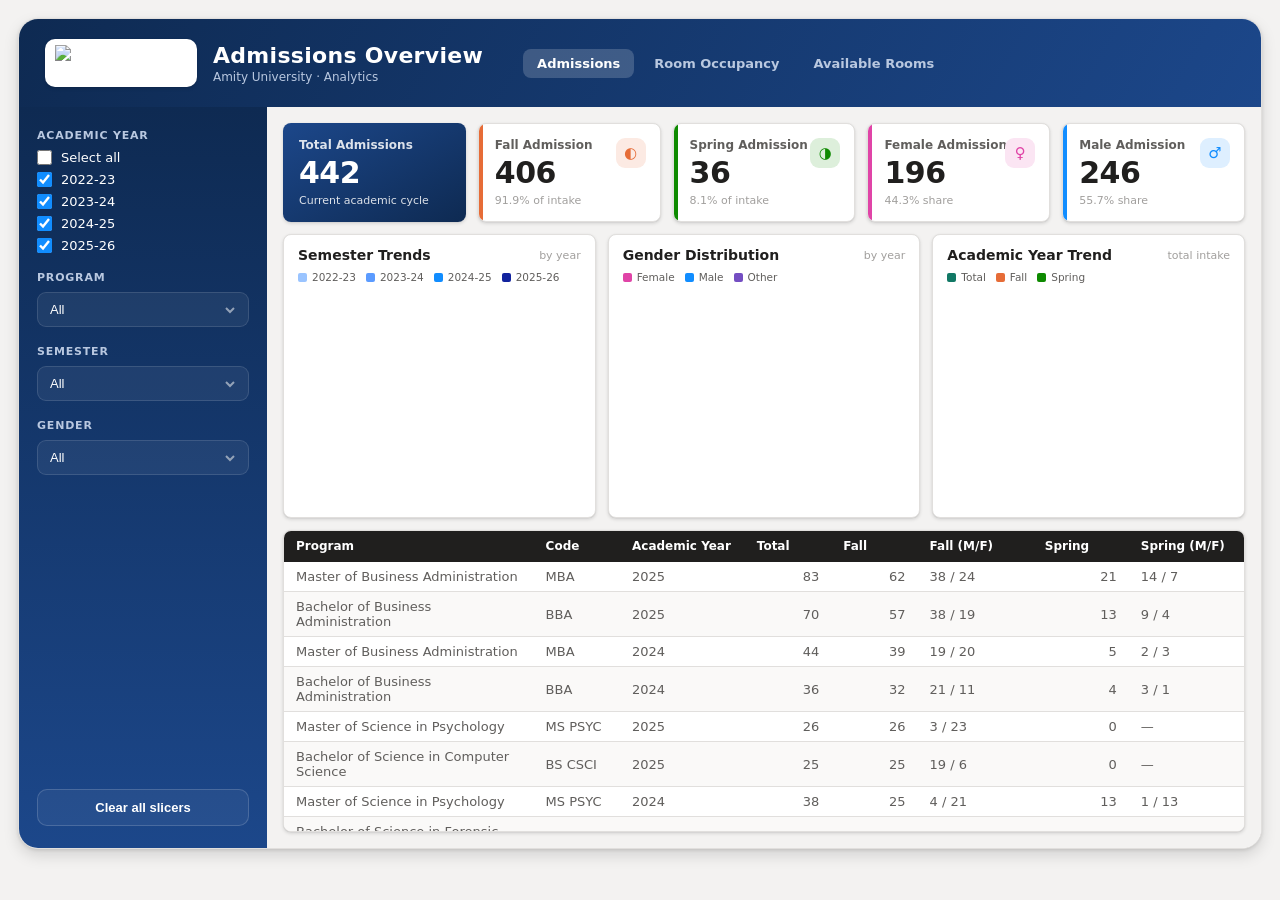
==== index.html @ bfd161f1 "Amity Fabric analytics dashboards (web rebuild) Three static dashboard pages (Admissions, Room Occup" ====
<!DOCTYPE html>
<html lang="en">
<head>
<meta charset="UTF-8">
<meta name="viewport" content="width=device-width, initial-scale=1.0">
<title>Admissions Overview — Amity Analytics</title>
<link rel="stylesheet" href="assets/styles.css">
</head>
<body>
<div class="app">
  <div class="report">

    <!-- Header -->
    <header class="report-header">
      <div class="brand-badge"><img src="https://upload.wikimedia.org/wikipedia/en/f/ff/Amity_University_logo.png" alt="Amity University"></div>
      <div>
        <h1>Admissions Overview</h1>
        <div class="sub">Amity University · Analytics</div>
      </div>
      <nav class="page-tabs">
        <a href="index.html" class="active">Admissions</a>
        <a href="occupancy.html">Room Occupancy</a>
        <a href="rooms.html">Available Rooms</a>
      </nav>
    </header>

    <div class="report-body">
      <!-- Sidebar slicers -->
      <aside class="sidebar">
        <div class="slicer">
          <span class="slicer-title">Academic Year</span>
          <div class="check-list">
            <label class="check"><input type="checkbox"> Select all</label>
            <label class="check"><input type="checkbox" checked> 2022-23</label>
            <label class="check"><input type="checkbox" checked> 2023-24</label>
            <label class="check"><input type="checkbox" checked> 2024-25</label>
            <label class="check"><input type="checkbox" checked> 2025-26</label>
          </div>
        </div>
        <div class="slicer">
          <span class="slicer-title">Program</span>
          <select class="select"><option>All</option><option>MBA</option><option>BBA</option><option>MS PSYC</option><option>BS CSCI</option></select>
        </div>
        <div class="slicer">
          <span class="slicer-title">Semester</span>
          <select class="select"><option>All</option><option>Fall</option><option>Spring</option></select>
        </div>
        <div class="slicer">
          <span class="slicer-title">Gender</span>
          <select class="select"><option>All</option><option>Female</option><option>Male</option></select>
        </div>
        <button class="clear-btn">Clear all slicers</button>
      </aside>

      <!-- Content -->
      <main class="content">

        <!-- KPI cards -->
        <section class="kpi-row kpi-5">
          <div class="kpi feature">
            <div class="k-label">Total Admissions</div>
            <div class="k-value">442</div>
            <div class="k-sub">Current academic cycle</div>
          </div>
          <div class="kpi" style="--accent:var(--c-amber)">
            <div class="k-chip">◐</div>
            <div class="k-label">Fall Admission</div>
            <div class="k-value">406</div>
            <div class="k-sub">91.9% of intake</div>
          </div>
          <div class="kpi" style="--accent:var(--c-emerald)">
            <div class="k-chip">◑</div>
            <div class="k-label">Spring Admission</div>
            <div class="k-value">36</div>
            <div class="k-sub">8.1% of intake</div>
          </div>
          <div class="kpi" style="--accent:var(--c-coral)">
            <div class="k-chip">♀</div>
            <div class="k-label">Female Admission</div>
            <div class="k-value">196</div>
            <div class="k-sub">44.3% share</div>
          </div>
          <div class="kpi" style="--accent:var(--c-indigo)">
            <div class="k-chip">♂</div>
            <div class="k-label">Male Admission</div>
            <div class="k-value">246</div>
            <div class="k-sub">55.7% share</div>
          </div>
        </section>

        <!-- Charts -->
        <section class="grid cols-3">
          <div class="panel">
            <div class="panel-head"><h3>Semester Trends</h3><span class="hint">by year</span></div>
            <div class="legend">
              <span><i style="background:#9ac4ff"></i>2022-23</span>
              <span><i style="background:#5b9bff"></i>2023-24</span>
              <span><i style="background:#118dff"></i>2024-25</span>
              <span><i style="background:#12239e"></i>2025-26</span>
            </div>
            <div class="chart-wrap"><canvas id="semesterChart"></canvas></div>
          </div>
          <div class="panel">
            <div class="panel-head"><h3>Gender Distribution</h3><span class="hint">by year</span></div>
            <div class="legend">
              <span><i style="background:var(--c-coral)"></i>Female</span>
              <span><i style="background:var(--c-indigo)"></i>Male</span>
              <span><i style="background:var(--c-violet)"></i>Other</span>
            </div>
            <div class="chart-wrap"><canvas id="genderChart"></canvas></div>
          </div>
          <div class="panel">
            <div class="panel-head"><h3>Academic Year Trend</h3><span class="hint">total intake</span></div>
            <div class="legend">
              <span><i style="background:var(--c-teal)"></i>Total</span>
              <span><i style="background:var(--c-amber)"></i>Fall</span>
              <span><i style="background:var(--c-emerald)"></i>Spring</span>
            </div>
            <div class="chart-wrap"><canvas id="yearChart"></canvas></div>
          </div>
        </section>

        <!-- Table -->
        <section class="table-panel">
          <div class="table-scroll">
            <table class="data">
              <colgroup>
                <col style="width:26%"><col style="width:9%"><col style="width:13%">
                <col style="width:9%"><col style="width:9%"><col style="width:12%">
                <col style="width:10%"><col style="width:12%">
              </colgroup>
              <thead>
                <tr>
                  <th>Program</th><th>Code</th><th>Academic Year</th>
                  <th class="num">Total</th><th class="num">Fall</th><th>Fall (M/F)</th>
                  <th class="num">Spring</th><th>Spring (M/F)</th>
                </tr>
              </thead>
              <tbody>
                <tr><td>Master of Business Administration</td><td>MBA</td><td>2025</td><td class="num">83</td><td class="num">62</td><td>38 / 24</td><td class="num">21</td><td>14 / 7</td></tr>
                <tr><td>Bachelor of Business Administration</td><td>BBA</td><td>2025</td><td class="num">70</td><td class="num">57</td><td>38 / 19</td><td class="num">13</td><td>9 / 4</td></tr>
                <tr><td>Master of Business Administration</td><td>MBA</td><td>2024</td><td class="num">44</td><td class="num">39</td><td>19 / 20</td><td class="num">5</td><td>2 / 3</td></tr>
                <tr><td>Bachelor of Business Administration</td><td>BBA</td><td>2024</td><td class="num">36</td><td class="num">32</td><td>21 / 11</td><td class="num">4</td><td>3 / 1</td></tr>
                <tr><td>Master of Science in Psychology</td><td>MS PSYC</td><td>2025</td><td class="num">26</td><td class="num">26</td><td>3 / 23</td><td class="num">0</td><td>—</td></tr>
                <tr><td>Bachelor of Science in Computer Science</td><td>BS CSCI</td><td>2025</td><td class="num">25</td><td class="num">25</td><td>19 / 6</td><td class="num">0</td><td>—</td></tr>
                <tr><td>Master of Science in Psychology</td><td>MS PSYC</td><td>2024</td><td class="num">38</td><td class="num">25</td><td>4 / 21</td><td class="num">13</td><td>1 / 13</td></tr>
                <tr><td>Bachelor of Science in Forensic Science</td><td>BS FRSC</td><td>2024</td><td class="num">20</td><td class="num">14</td><td>6 / 8</td><td class="num">6</td><td>2 / 4</td></tr>
              </tbody>
              <tfoot>
                <tr><td colspan="3">Total</td><td class="num">912</td><td class="num">724</td><td>367 / 357</td><td class="num">188</td><td>121 / 67</td></tr>
              </tfoot>
            </table>
          </div>
        </section>
      </main>
    </div>
  </div>
</div>

<script src="https://cdn.jsdelivr.net/npm/chart.js@4.4.1/dist/chart.umd.min.js"></script>
<script src="assets/charts.js"></script>
<script>
const radius = { borderRadius: 6, borderSkipped: false };

// Semester Trends — grouped bars (Spring / Fall) across years
new Chart(document.getElementById('semesterChart'), {
  type: 'bar',
  data: {
    labels: ['Spring', 'Fall'],
    datasets: [
      { label: '2022-23', data: [12, 28], backgroundColor: '#9ac4ff', ...radius },
      { label: '2023-24', data: [22, 70], backgroundColor: '#5b9bff', ...radius },
      { label: '2024-25', data: [40, 250], backgroundColor: '#118dff', ...radius },
      { label: '2025-26', data: [36, 406], backgroundColor: '#12239e', ...radius },
    ]
  },
  options: { scales: { x: gridCfg, y: { ...gridCfg, beginAtZero: true, title: { display: true, text: 'Total Admissions', color: PAL.ink3 } } } }
});

// Gender Distribution — stacked-ish grouped bars by year
new Chart(document.getElementById('genderChart'), {
  type: 'bar',
  data: {
    labels: ['2022-23', '2023-24', '2024-25', '2025-26'],
    datasets: [
      { label: 'Female', data: [8, 24, 205, 196], backgroundColor: PAL.coral, ...radius },
      { label: 'Male', data: [10, 38, 188, 246], backgroundColor: PAL.indigo, ...radius },
      { label: 'Other', data: [1, 3, 6, 4], backgroundColor: PAL.violet, ...radius },
    ]
  },
  options: { scales: { x: gridCfg, y: { ...gridCfg, beginAtZero: true, title: { display: true, text: 'Total Admissions', color: PAL.ink3 } } } }
});

// Academic Year Trend — multi-line
new Chart(document.getElementById('yearChart'), {
  type: 'line',
  data: {
    labels: ['2022', '2023', '2024', '2025'],
    datasets: [
      { label: 'Total', data: [20, 120, 360, 442], borderColor: PAL.teal, backgroundColor: (c)=>areaFill(c, '#117865', .22, 0), fill: true, tension: .35, borderWidth: 2.5, pointRadius: 3, pointBackgroundColor: PAL.teal },
      { label: 'Fall', data: [18, 95, 300, 406], borderColor: PAL.amber, tension: .35, borderWidth: 2.5, pointRadius: 3, pointBackgroundColor: PAL.amber },
      { label: 'Spring', data: [2, 25, 60, 36], borderColor: PAL.emerald, tension: .35, borderWidth: 2.5, pointRadius: 3, pointBackgroundColor: PAL.emerald },
    ]
  },
  options: { scales: { x: gridCfg, y: { ...gridCfg, beginAtZero: true, title: { display: true, text: 'Total Admissions', color: PAL.ink3 } } } }
});
</script>
</body>
</html>
---- assets/styles.css ----
/* ============================================================
   Amity Analytics — Modern Data-Viz Theme
   Palette: slate base + teal / indigo / amber / coral / sky
   ============================================================ */
:root {
  /* Fluent neutral surfaces */
  --app-bg: #f3f2f1;
  --surface: #ffffff;
  --surface-2: #faf9f8;

  /* Navy brand chrome */
  --navy-deep: #0e2a52;
  --navy: #1c478a;
  --sidebar-1: var(--navy-deep);
  --sidebar-2: var(--navy);
  --header-1: var(--navy-deep);
  --header-2: var(--navy);

  /* Fluent text */
  --ink: #201f1e;
  --ink-2: #605e5c;
  --ink-3: #a19f9d;
  --on-dark: #ffffff;
  --on-dark-mut: #b9c8e0;

  /* Fluent lines */
  --border: #e1dfdd;
  --border-strong: #c8c6c4;

  /* Microsoft Power BI / Fabric categorical palette */
  --c-teal: #117865;    /* Fabric teal  — Total / Available */
  --c-indigo: #118dff;  /* PBI blue     — Male / classes */
  --c-amber: #e66c37;   /* PBI orange   — Fall */
  --c-coral: #e044a7;   /* PBI magenta  — Female / Occupied accent */
  --c-sky: #12239e;     /* PBI navy */
  --c-violet: #744ec2;  /* PBI violet   — Other */
  --c-emerald: #0e8a00; /* green        — Spring / Available */
  --c-rose: #d64550;    /* PBI red */

  /* semantic */
  --good: #0e8a00;
  --good-bg: #dff6dd;
  --good-ink: #0b6a0b;
  --warn: #e66c37;
  --bad: #d64550;

  /* Fluent depth + geometry */
  --radius: 8px;
  --radius-sm: 4px;
  --shadow-sm: 0 .3px .9px rgba(0,0,0,.10), 0 1.6px 3.6px rgba(0,0,0,.13);
  --shadow: 0 .6px 1.8px rgba(0,0,0,.10), 0 3.2px 7.2px rgba(0,0,0,.13);
  --shadow-lg: 0 1.2px 3.6px rgba(0,0,0,.11), 0 6.4px 14.4px rgba(0,0,0,.13);
  --font: "Segoe UI", "Segoe UI Variable", "Segoe UI Web (West European)", system-ui, -apple-system, Roboto, sans-serif;
}

* { box-sizing: border-box; margin: 0; padding: 0; }
html, body { height: 100%; }
body {
  font-family: var(--font);
  background: var(--app-bg);
  color: var(--ink);
  -webkit-font-smoothing: antialiased;
  font-size: 14px;
}

/* ---------- App shell ---------- */
.app {
  min-height: 100vh;
  padding: 18px;
}
.report {
  max-width: 1320px;
  margin: 0 auto;
  background: var(--surface);
  border-radius: 20px;
  box-shadow: var(--shadow-lg);
  overflow: hidden;
  border: 1px solid var(--border);
}

/* ---------- Header ---------- */
.report-header {
  display: flex;
  align-items: center;
  gap: 16px;
  padding: 20px 26px;
  background: linear-gradient(120deg, var(--header-1), var(--header-2));
  color: #fff;
  position: relative;
}
.brand-badge {
  height: 48px;
  border-radius: 10px;
  display: flex; align-items: center; justify-content: center;
  background: #fff;
  padding: 6px 10px;
  box-shadow: var(--shadow-sm);
  flex: 0 0 auto;
}
.brand-badge img {
  height: 100%; width: auto; max-width: 150px;
  object-fit: contain; display: block;
}
.report-header h1 {
  font-size: 22px;
  font-weight: 700;
  letter-spacing: .3px;
}
.report-header .sub {
  font-size: 12px;
  color: var(--on-dark-mut);
  margin-top: 2px;
}
.header-nav {
  margin-left: auto;
  display: flex;
  gap: 8px;
}
.nav-btn {
  width: 40px; height: 40px;
  border-radius: 10px;
  border: 1px solid rgba(255,255,255,.18);
  background: rgba(255,255,255,.06);
  color: #fff;
  display: grid; place-items: center;
  cursor: pointer;
  text-decoration: none;
  transition: background .15s, transform .15s;
  font-size: 18px;
}
.nav-btn:hover { background: rgba(255,255,255,.16); transform: translateY(-1px); }

/* page tabs */
.page-tabs { display: flex; gap: 6px; margin-left: 24px; }
.page-tabs a {
  color: var(--on-dark-mut);
  text-decoration: none;
  font-size: 13px;
  font-weight: 600;
  padding: 7px 14px;
  border-radius: 8px;
  transition: .15s;
}
.page-tabs a:hover { color: #fff; background: rgba(255,255,255,.08); }
.page-tabs a.active { color: #fff; background: rgba(255,255,255,.18); }

/* ---------- Body layout ---------- */
.report-body {
  display: grid;
  grid-template-columns: 248px minmax(0, 1fr);
  gap: 0;
}
.report-body.no-side { grid-template-columns: minmax(0, 1fr); }
.report-body > *, .content { min-width: 0; }

/* ---------- Sidebar (slicers) ---------- */
.sidebar {
  background: linear-gradient(180deg, var(--sidebar-1), var(--sidebar-2));
  padding: 22px 18px;
  display: flex;
  flex-direction: column;
  gap: 18px;
}
.slicer label.title,
.slicer-title {
  display: block;
  font-size: 11px;
  font-weight: 700;
  letter-spacing: .8px;
  text-transform: uppercase;
  color: var(--on-dark-mut);
  margin-bottom: 8px;
}
.select {
  width: 100%;
  appearance: none;
  background: rgba(255,255,255,.06) url("data:image/svg+xml,%3Csvg xmlns='http://www.w3.org/2000/svg' width='12' height='12' fill='none' stroke='%2394a3b8' stroke-width='2'%3E%3Cpath d='M2 4l4 4 4-4'/%3E%3C/svg%3E") no-repeat right 12px center;
  border: 1px solid rgba(255,255,255,.12);
  color: #fff;
  padding: 9px 12px;
  border-radius: 9px;
  font-size: 13px;
  cursor: pointer;
}
.select:focus { outline: 2px solid var(--c-indigo); }
.check-list { display: flex; flex-direction: column; gap: 7px; }
.check {
  display: flex; align-items: center; gap: 9px;
  color: var(--on-dark);
  font-size: 13px;
  cursor: pointer;
}
.check input { accent-color: var(--c-indigo); width: 15px; height: 15px; }
.clear-btn {
  margin-top: auto;
  background: rgba(255,255,255,.05);
  border: 1px solid rgba(255,255,255,.16);
  color: var(--on-dark);
  padding: 10px;
  border-radius: 10px;
  font-size: 13px;
  font-weight: 600;
  cursor: pointer;
  transition: .15s;
}
.clear-btn:hover { background: #fff; border-color: #fff; color: var(--navy-deep); }

/* ---------- Content area ---------- */
.content { padding: 16px; display: flex; flex-direction: column; gap: 12px; background: var(--app-bg); }

/* top slicer strip (horizontal) */
.slicer-strip {
  display: flex;
  flex-wrap: wrap;
  gap: 12px;
  align-items: flex-end;
}
.slicer-strip .field { display: flex; flex-direction: column; gap: 6px; min-width: 130px; flex: 1; }
.slicer-strip .field .slicer-title { color: var(--ink-3); }
.slicer-strip .select {
  background: #fff url("data:image/svg+xml,%3Csvg xmlns='http://www.w3.org/2000/svg' width='12' height='12' fill='none' stroke='%2364748b' stroke-width='2'%3E%3Cpath d='M2 4l4 4 4-4'/%3E%3C/svg%3E") no-repeat right 12px center;
  border: 1px solid var(--border);
  color: var(--ink);
}
.slicer-strip .clear-btn {
  margin: 0;
  background: var(--ink);
  color: #fff;
  border: none;
  white-space: nowrap;
}
.slicer-strip .clear-btn:hover { background: #fff; color: var(--ink); box-shadow: inset 0 0 0 1px var(--border-strong); }

/* ---------- KPI cards ---------- */
.kpi-row { display: grid; gap: 12px; }
.kpi-5 { grid-template-columns: repeat(5, minmax(0, 1fr)); }
.kpi-7 { grid-template-columns: repeat(7, minmax(0, 1fr)); }
.kpi-row > * { min-width: 0; }
.kpi {
  background: var(--surface);
  border: 1px solid var(--border);
  border-radius: var(--radius);
  padding: 14px 16px;
  box-shadow: var(--shadow-sm);
  position: relative;
  overflow: hidden;
  transition: transform .15s, box-shadow .15s;
  min-height: 96px;
  display: flex;
  flex-direction: column;
  justify-content: center;
}
.kpi::before {
  content: "";
  position: absolute; left: 0; top: 0; bottom: 0;
  width: 4px;
  background: var(--accent, var(--c-teal));
}
.kpi:hover { transform: translateY(-2px); box-shadow: var(--shadow); }
.kpi .k-label { font-size: 12px; color: var(--ink-2); font-weight: 600; }
.kpi .k-value {
  font-size: 30px; font-weight: 800; color: var(--ink);
  margin-top: 6px; line-height: 1; letter-spacing: -.5px;
}
.kpi .k-sub { font-size: 11px; color: var(--ink-3); margin-top: 6px; }
.kpi .k-chip {
  position: absolute; top: 14px; right: 14px;
  width: 30px; height: 30px; border-radius: 9px;
  display: grid; place-items: center;
  font-size: 15px;
  background: color-mix(in srgb, var(--accent) 14%, white);
  color: var(--accent);
}
.kpi.feature {
  background: linear-gradient(150deg, var(--navy), var(--navy-deep));
  color: #fff; border: none;
}
.kpi.feature::before { display: none; }
.kpi.feature .k-label, .kpi.feature .k-sub { color: rgba(255,255,255,.85); }
.kpi.feature .k-value { color: #fff; }

/* compact kpi for 7-up */
.kpi-7 .kpi { padding: 14px; }
.kpi-7 .kpi .k-value { font-size: 24px; }
.kpi-7 .kpi .k-label { font-size: 11px; }

/* ---------- Panels / charts ---------- */
.grid { display: grid; gap: 12px; align-items: stretch; }
.grid > * { min-width: 0; }
.cols-3 { grid-template-columns: repeat(3, minmax(0, 1fr)); }
.cols-2 { grid-template-columns: repeat(2, minmax(0, 1fr)); }
.col-span-2 { grid-column: span 2; }

.panel {
  background: var(--surface);
  border: 1px solid var(--border);
  border-radius: var(--radius);
  box-shadow: var(--shadow-sm);
  padding: 12px 14px;
  display: flex;
  flex-direction: column;
  height: 100%;
}
.panel-head {
  display: flex; align-items: center; justify-content: space-between;
  margin-bottom: 8px;
}
.panel-head h3 {
  font-size: 14px; font-weight: 700; color: var(--ink);
}
.panel-head .hint { font-size: 11px; color: var(--ink-3); }
.legend { display: flex; flex-wrap: wrap; gap: 4px 10px; margin-bottom: 6px; }
.legend span { display: inline-flex; align-items: center; gap: 5px; font-size: 10.5px; color: var(--ink-2); }
.legend i { width: 9px; height: 9px; border-radius: 2px; flex: 0 0 auto; }
/* Power BI-style fixed-height visuals — uniform tiles, stable sizing */
.chart-wrap { position: relative; width: 100%; height: 216px; flex: 0 0 auto; }
.chart-wrap.tall { height: 240px; }

/* headline number inside a chart panel head */
.big-stat { font-size: 26px; font-weight: 800; letter-spacing: -.5px; line-height: 1; }
.big-stat.teal { color: var(--c-teal); }
.big-stat.indigo { color: var(--c-indigo); }

/* mini stat panel (Active Classes / Total Capacity) */
.stat-tile {
  background: var(--surface);
  border: 1px solid var(--border);
  border-radius: var(--radius);
  box-shadow: var(--shadow-sm);
  padding: 18px;
  display: flex; flex-direction: column; justify-content: center; align-items: center;
  text-align: center;
}
.stat-tile .s-label { font-size: 13px; color: var(--ink-2); font-weight: 600; }
.stat-tile .s-value { font-size: 40px; font-weight: 800; margin-top: 6px; }
.stat-tile.teal .s-value { color: var(--c-teal); }
.stat-tile.indigo .s-value { color: var(--c-indigo); }

/* ---------- Tables ---------- */
.table-panel { background: var(--surface); border: 1px solid var(--border); border-radius: var(--radius); box-shadow: var(--shadow-sm); overflow: hidden; }
.table-scroll { max-height: 300px; overflow-y: auto; overflow-x: hidden; }
table.data { width: 100%; border-collapse: collapse; font-size: 13px; table-layout: fixed; }
table.data thead th {
  position: sticky; top: 0;
  background: var(--ink);
  color: #fff;
  text-align: left;
  font-weight: 600;
  padding: 8px 12px;
  white-space: normal;
  font-size: 12px;
  line-height: 1.25;
}
table.data tbody td {
  padding: 7px 12px; border-bottom: 1px solid var(--border); color: var(--ink-2);
  white-space: normal; word-break: break-word; overflow: hidden; text-overflow: ellipsis;
}
table.data tbody tr:nth-child(even) { background: var(--surface-2); }
table.data tbody tr:hover { background: #eff6ff; }
table.data tfoot td {
  padding: 12px 14px; font-weight: 800; color: var(--ink);
  background: #fff7ed; border-top: 2px solid var(--c-amber);
}
.num { text-align: right; font-variant-numeric: tabular-nums; }
.cell-num { font-variant-numeric: tabular-nums; }

/* compact availability heatmap grid */
.grid-table th:first-child { width: 58px; }
.grid-table th { text-align: center; padding: 9px 3px; font-size: 11px; }
.grid-table td { padding: 0; }
.grid-table td.room { font-weight: 700; color: var(--ink); text-align: center; padding: 8px 4px; }
.grid-table td.av {
  text-align: center; font-size: 11px; font-weight: 600;
  padding: 8px 4px; white-space: nowrap;
  border-left: 2px solid var(--surface);
}
.grid-table td.av.ok { background: var(--good-bg); color: var(--good-ink); }
.grid-table td.av.busy { background: #fde7e9; color: #a4262c; }

/* availability pills */
.pill { display: inline-block; padding: 3px 10px; border-radius: 999px; font-size: 11px; font-weight: 600; }
.pill.ok { background: var(--good-bg); color: var(--good-ink); }
.pill.busy { background: #fde7e9; color: #a4262c; }
.tick { color: var(--good); font-weight: 800; }

/* utilization mini-bar inside table */
.ubar { display: inline-flex; align-items: center; gap: 8px; }
.ubar .track { display: block; width: 96px; height: 8px; border-radius: 4px; background: var(--border); overflow: hidden; flex: 0 0 auto; }
.ubar .fill { display: block; height: 100%; border-radius: 4px; background: linear-gradient(90deg, var(--c-amber), var(--c-coral)); }

/* responsive */
@media (max-width: 1080px) {
  .report-body { grid-template-columns: 1fr; }
  .sidebar { flex-direction: row; flex-wrap: wrap; }
  .clear-btn { margin: 0; }
  .kpi-5, .kpi-7 { grid-template-columns: repeat(2, 1fr); }
  .cols-3, .cols-2 { grid-template-columns: 1fr; }
  .col-span-2 { grid-column: auto; }
}
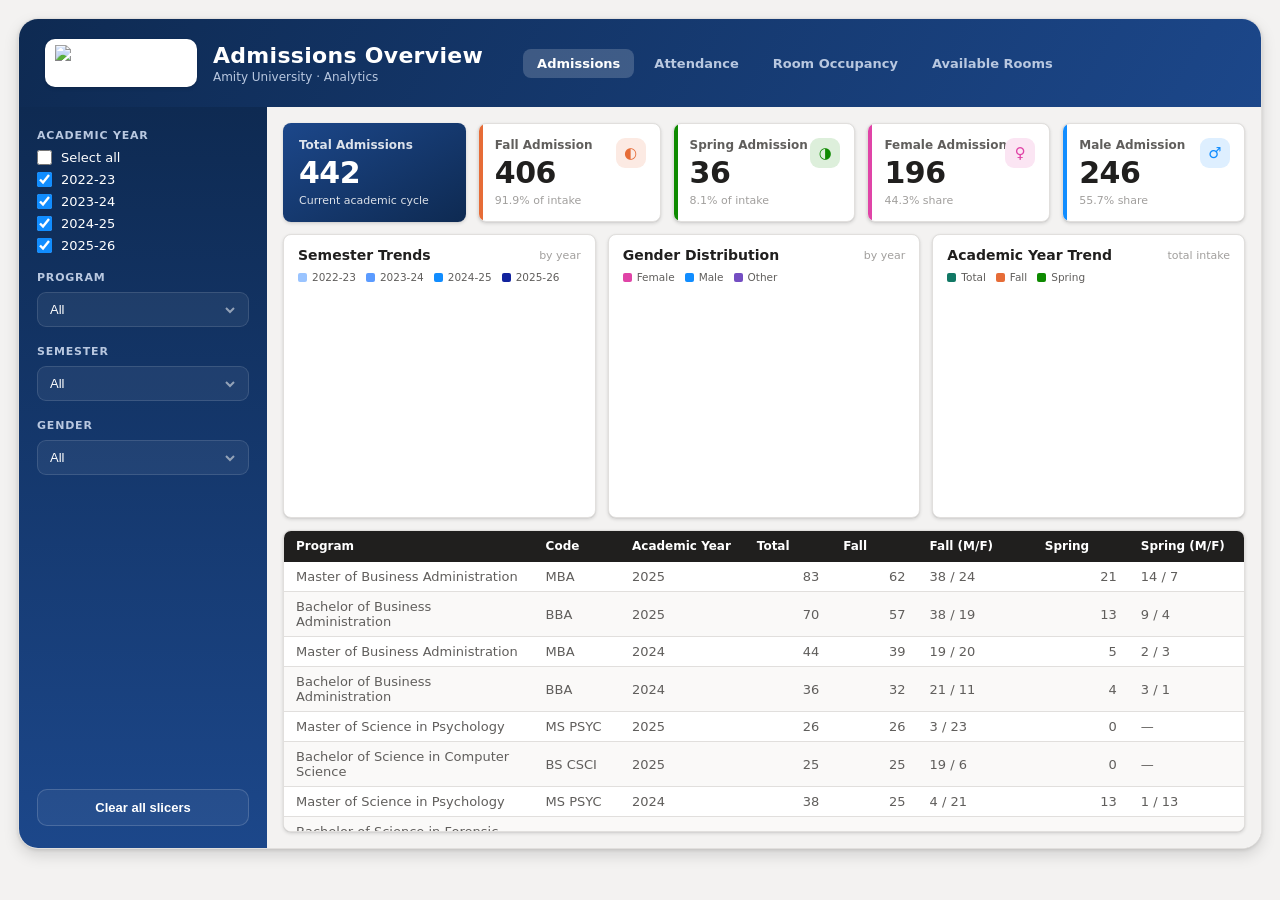
==== commit ae07bcb9: "Add Attendance Overview dashboard with conditional green/red formatting - New attendance.html: slice" ====
--- a/index.html
+++ b/index.html
@@ -19,6 +19,7 @@
       </div>
       <nav class="page-tabs">
         <a href="index.html" class="active">Admissions</a>
+        <a href="attendance.html">Attendance</a>
         <a href="occupancy.html">Room Occupancy</a>
         <a href="rooms.html">Available Rooms</a>
       </nav>
--- a/assets/styles.css
+++ b/assets/styles.css
@@ -383,6 +383,20 @@
 .pill.busy { background: #fde7e9; color: #a4262c; }
 .tick { color: var(--good); font-weight: 800; }
 
+/* conditional progress bars inside tables (green / amber / red by value) */
+.pbar { display: inline-flex; align-items: center; gap: 8px; }
+.pbar .track {
+  display: block; width: 72px; height: 8px;
+  border-radius: 4px; background: var(--border);
+  overflow: hidden; flex: 0 0 auto;
+}
+.pbar .fill { display: block; height: 100%; border-radius: 4px; }
+.pbar .val {
+  font-weight: 700; font-size: 11.5px;
+  min-width: 46px; text-align: right;
+  font-variant-numeric: tabular-nums;
+}
+
 /* utilization mini-bar inside table */
 .ubar { display: inline-flex; align-items: center; gap: 8px; }
 .ubar .track { display: block; width: 96px; height: 8px; border-radius: 4px; background: var(--border); overflow: hidden; flex: 0 0 auto; }
